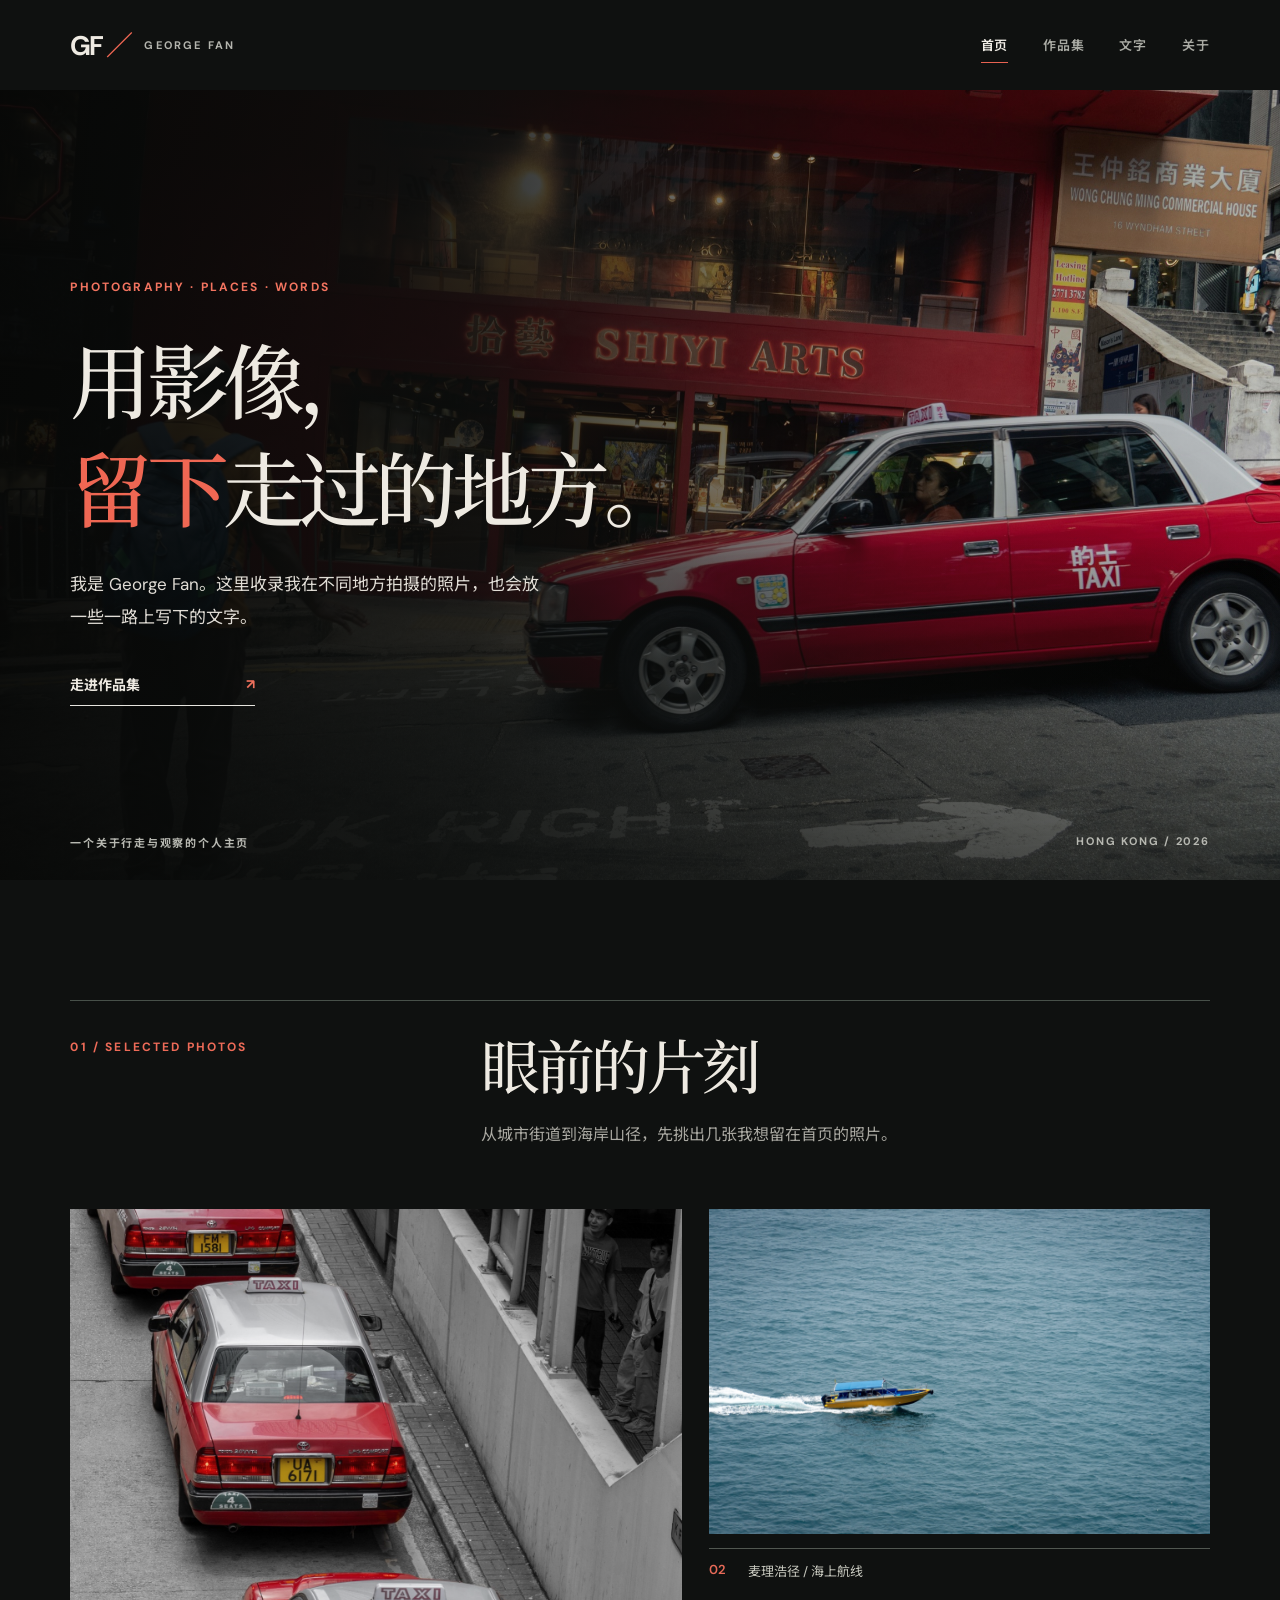
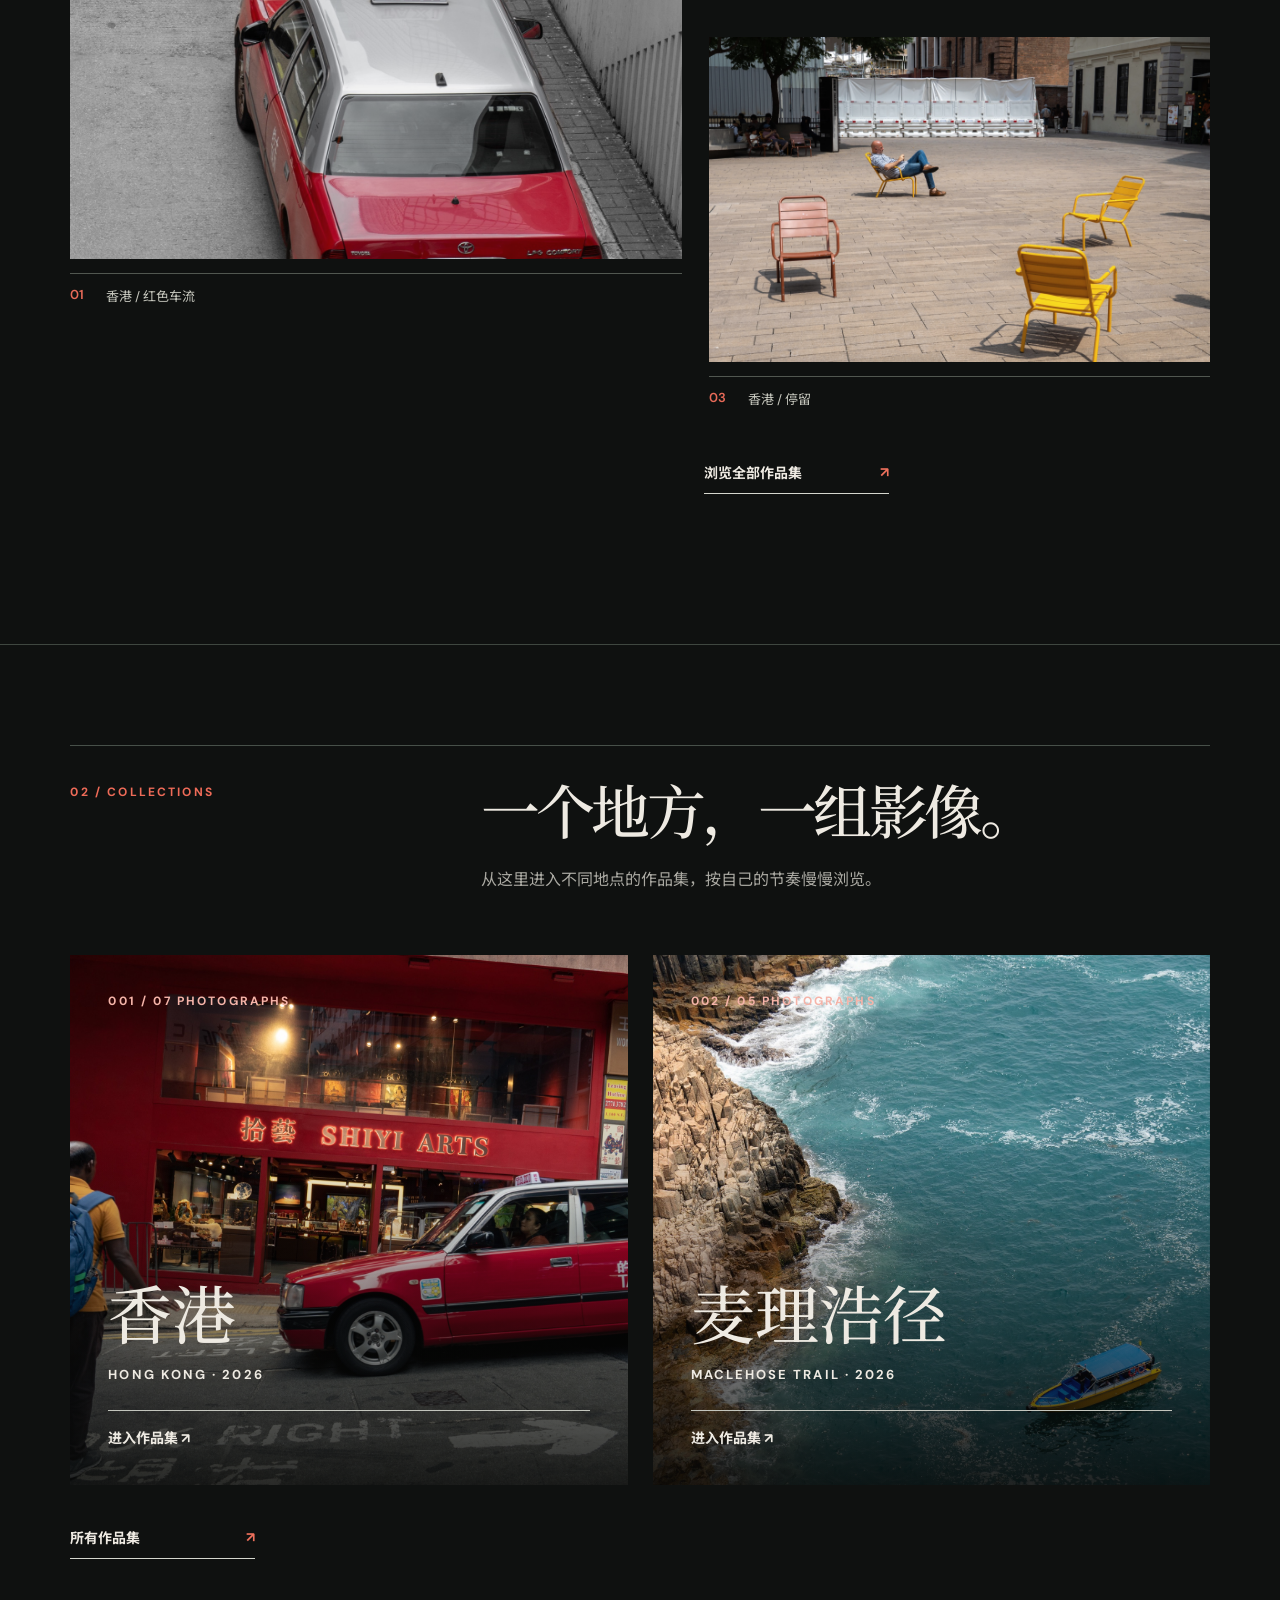
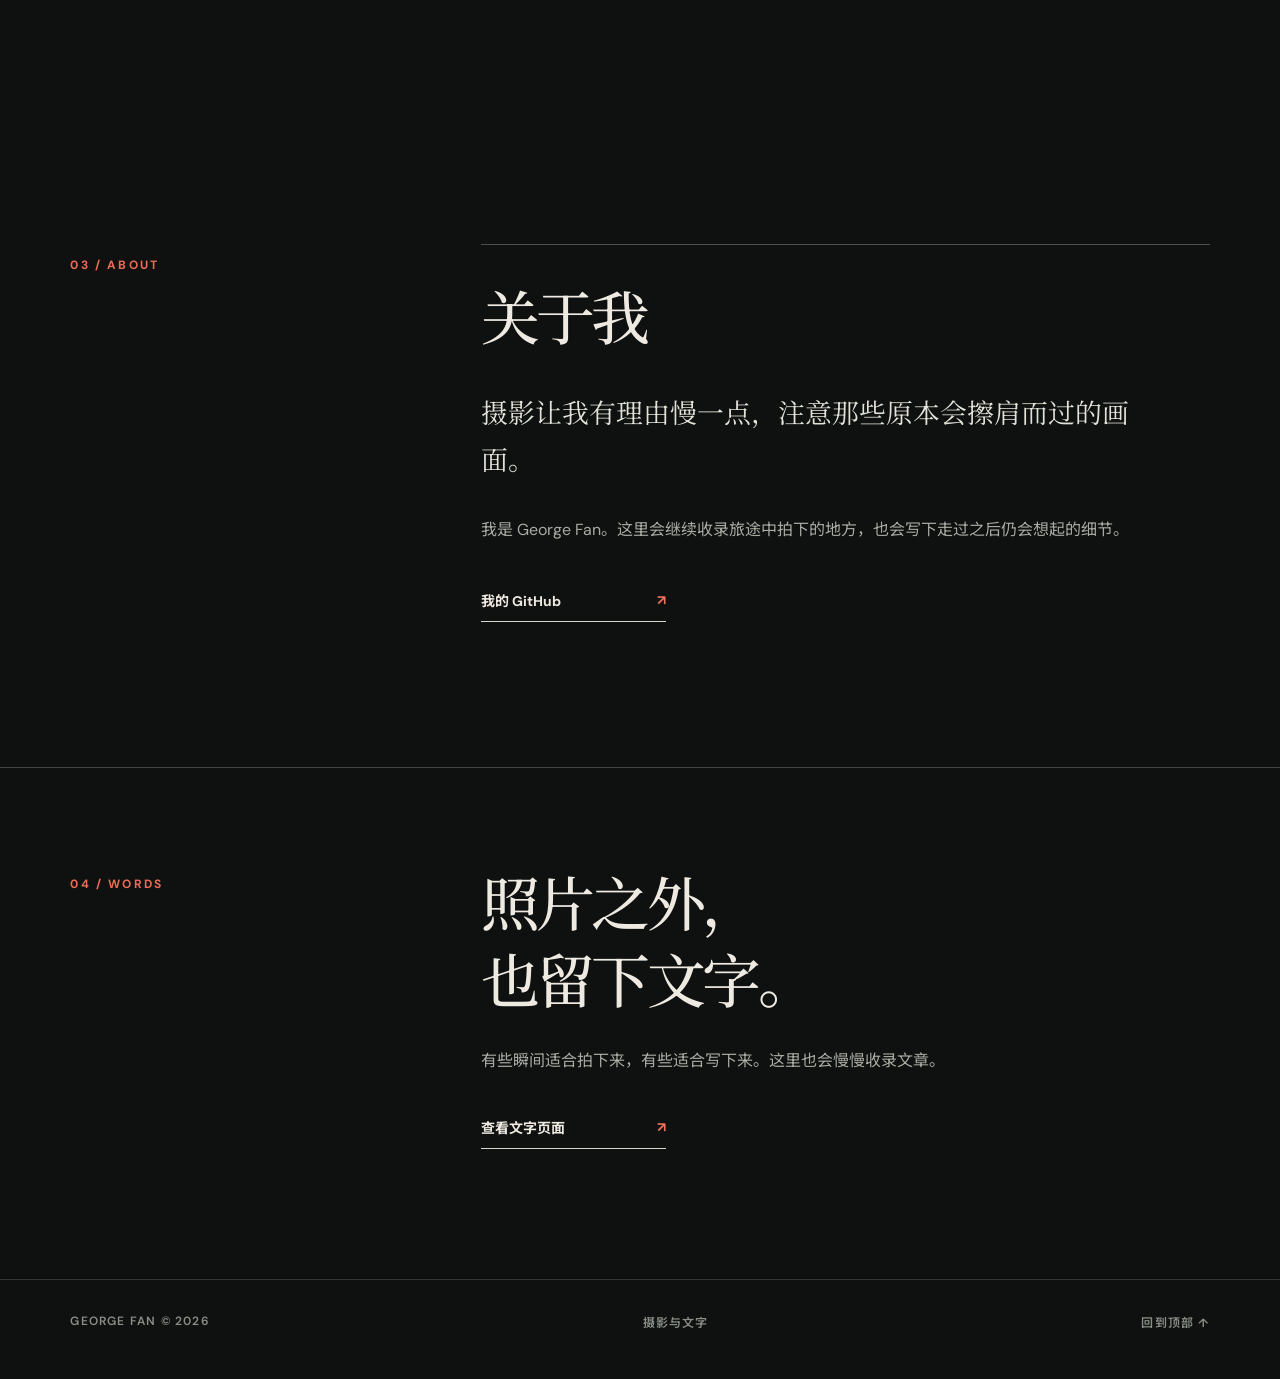
==== index.html @ eeb17a65 "Publish complete George Fan photography portfolio" ====
<!doctype html>
<html lang="zh-CN">
<head>
  <meta charset="utf-8"><meta name="viewport" content="width=device-width, initial-scale=1">
  <meta name="description" content="George Fan 的摄影与文字。收录旅途中拍摄的照片和写下的片刻。">
  <meta name="theme-color" content="#0f1110">
  <title>George Fan — 摄影与文字</title>
  <link rel="icon" href="favicon.svg" type="image/svg+xml"><link rel="stylesheet" href="styles.css">
</head>
<body>
  <header class="site-header"><a class="site-brand" href="index.html" aria-label="George Fan 首页">GF<span>／</span><small>GEORGE FAN</small></a><nav aria-label="主导航"><a class="current" aria-current="page" href="index.html">首页</a><a href="collections.html">作品集</a><a href="writing.html">文字</a><a href="#about">关于</a></nav></header>
  <main>
    <section class="home-hero" id="top">
      <img class="home-hero-image" src="20260428-DSC06866.jpg" alt="红色出租车驶过香港街头" width="2200" height="1467" fetchpriority="high">
      <div class="home-hero-scrim"></div>
      <div class="home-hero-inner"><span class="eyebrow accent">PHOTOGRAPHY · PLACES · WORDS</span><h1>用影像，<br><em>留下</em>走过的地方。</h1><p>我是 George Fan。这里收录我在不同地方拍摄的照片，也会放一些一路上写下的文字。</p><a class="line-link light" href="collections.html">走进作品集 <span aria-hidden="true">↗</span></a></div>
      <div class="hero-bottom"><span>一个关于行走与观察的个人主页</span><span>HONG KONG / 2026</span></div>
    </section>
    <section class="section featured-section" id="featured"><div class="section-top"><span class="section-index">01 / SELECTED PHOTOS</span><div><h2>眼前的片刻</h2><p>从城市街道到海岸山径，先挑出几张我想留在首页的照片。</p></div></div><div class="featured-grid"><a class="featured-photo featured-one" href="hong-kong.html"><img src="20260427-DSC06770.jpg" alt="俯瞰香港街道上的红色出租车" loading="lazy"><span><b>01</b> 香港 / 红色车流</span></a><a class="featured-photo featured-two" href="maclehose-trail.html"><img src="20260418-DSC06754.jpg" alt="小船行驶在蓝色海面上" loading="lazy"><span><b>02</b> 麦理浩径 / 海上航线</span></a><a class="featured-photo featured-three" href="hong-kong.html"><img src="20260428-DSC06838.jpg" alt="广场上的彩色椅子与坐着的人" loading="lazy"><span><b>03</b> 香港 / 停留</span></a></div><a class="line-link" href="collections.html">浏览全部作品集 <span aria-hidden="true">↗</span></a></section>
    <section class="section home-collections"><div class="section-top"><span class="section-index">02 / COLLECTIONS</span><div><h2>一个地方，一组影像。</h2><p>从这里进入不同地点的作品集，按自己的节奏慢慢浏览。</p></div></div><div class="home-collection-grid"><a class="collection-card" href="hong-kong.html"><img src="20260428-DSC06866.jpg" alt="香港街头驶过的红色出租车" loading="lazy"><span class="collection-card-shade"></span><span class="collection-card-count">001 / 07 PHOTOGRAPHS</span><span class="collection-card-title">香港 <small>HONG KONG · 2026</small></span><span class="collection-card-action">进入作品集 ↗</span></a><a class="collection-card" href="maclehose-trail.html"><img src="20260418-DSC06746.jpg" alt="麦理浩径附近的海面、岩岸与小船" loading="lazy"><span class="collection-card-shade"></span><span class="collection-card-count">002 / 05 PHOTOGRAPHS</span><span class="collection-card-title">麦理浩径 <small>MACLEHOSE TRAIL · 2026</small></span><span class="collection-card-action">进入作品集 ↗</span></a></div><a class="line-link" href="collections.html">所有作品集 <span aria-hidden="true">↗</span></a></section>
    <section class="section about-section" id="about"><span class="section-index">03 / ABOUT</span><div><h2>关于我</h2><p class="about-lead">摄影让我有理由慢一点，注意那些原本会擦肩而过的画面。</p><p>我是 George Fan。这里会继续收录旅途中拍下的地方，也会写下走过之后仍会想起的细节。</p><a class="line-link" href="https://github.com/FanG0D" target="_blank" rel="noopener noreferrer">我的 GitHub <span aria-hidden="true">↗</span></a></div></section>
    <section class="section words-teaser"><span class="section-index">04 / WORDS</span><div><h2>照片之外，<br>也留下文字。</h2><p>有些瞬间适合拍下来，有些适合写下来。这里也会慢慢收录文章。</p><a class="line-link" href="writing.html">查看文字页面 <span aria-hidden="true">↗</span></a></div></section>
  </main>
  <footer class="site-footer"><span>GEORGE FAN © 2026</span><span>摄影与文字</span><a href="#top">回到顶部 ↑</a></footer>
</body>
</html>
---- styles.css ----
@import url('https://fonts.googleapis.com/css2?family=DM+Sans:wght@400;500;600;700&family=Noto+Sans+SC:wght@400;500;600;700&family=Noto+Serif+SC:wght@400;500;600;700&display=swap');
:root{font-family:'DM Sans','Noto Sans SC',sans-serif;color:#eeeae2;background:#0f1110;font-synthesis:none;scroll-behavior:smooth}
*{box-sizing:border-box}body{margin:0}img{display:block;width:100%}a{color:inherit;text-decoration:none}button{font:inherit}figure{margin:0}h1,h2,h3,p{margin-top:0}::selection{background:#ec6a56;color:#111}a:focus-visible,button:focus-visible{outline:3px solid #f07862;outline-offset:4px}
.site-header{height:90px;max-width:1600px;margin:auto;padding:0 5.5%;display:flex;align-items:center;justify-content:space-between;position:relative;z-index:2;background:#0f1110}.site-brand{display:flex;align-items:center;font-weight:700;font-size:27px;letter-spacing:-.1em;line-height:1}.site-brand>span{color:#f26855;margin:0 14px 0 5px}.site-brand small{font-size:11px;letter-spacing:.2em;font-weight:700;color:#b4b5ae}.site-header nav{display:flex;gap:35px;align-items:center;font-size:13px;font-weight:600;letter-spacing:.06em}.site-header nav a{color:#a9aaa3;border-bottom:1px solid transparent;padding:8px 0}.site-header nav a:hover,.site-header nav a.current{color:#f1eee7;border-color:#e76251}.site-footer{max-width:1600px;margin:auto;display:flex;justify-content:space-between;gap:20px;padding:33px 5.5% 48px;border-top:1px solid #303632;color:#898e87;font-size:12px;letter-spacing:.1em;font-weight:600}.site-footer a:hover{color:#f36d59}
.eyebrow,.section-index{font-size:12px;font-weight:700;letter-spacing:.18em}.accent{color:#f37460}.line-link{display:inline-flex;align-items:center;justify-content:space-between;gap:34px;font-size:14px;font-weight:700;border-bottom:1px solid #d5d7ce;padding-bottom:11px;min-width:185px}.line-link span{color:#ee705c}.line-link:hover{color:#f57b67;border-color:#f57b67}.line-link.light{border-color:#e7e5df}.solid-link{background:#e86752;color:#151614;padding:16px 21px;display:inline-flex;align-items:center;justify-content:space-between;gap:26px;font-size:14px;font-weight:700}.solid-link:hover{background:#f78068}.solid-link span{font-size:17px}
.home-hero{height:min(790px,calc(100vh - 90px));min-height:650px;position:relative;overflow:hidden}.home-hero-image{position:absolute;inset:0;width:100%;height:100%;object-fit:cover;object-position:center 57%}.home-hero-scrim{position:absolute;inset:0;background:linear-gradient(90deg,#070807f2 0%,#0c0e0ddb 37%,#0c0e0d55 73%,#0c0e0d22 100%),linear-gradient(0deg,#090b09aa,transparent 44%)}.home-hero-inner{position:relative;z-index:1;max-width:1600px;margin:auto;padding:105px 5.5% 90px;height:100%;display:flex;align-items:flex-start;justify-content:center;flex-direction:column}.home-hero h1{font-family:'Noto Serif SC',serif;font-size:clamp(64px,6.4vw,105px);font-weight:500;line-height:1.32;letter-spacing:-.07em;margin:29px 0 28px}.home-hero h1 em{color:#ef6753;font-style:normal}.home-hero-inner>p{max-width:470px;font-size:17px;line-height:1.95;color:#e1ddd6;margin-bottom:40px}.hero-bottom{position:absolute;z-index:1;bottom:30px;left:5.5%;right:5.5%;display:flex;justify-content:space-between;color:#b7b8b1;font-size:11px;letter-spacing:.16em;font-weight:700}
.section{max-width:1600px;margin:auto;padding-left:5.5%;padding-right:5.5%}.featured-section{padding-top:120px;padding-bottom:150px}.section-top{display:grid;grid-template-columns:1fr 2fr;gap:4%;border-top:1px solid #475049;padding-top:25px;margin-bottom:60px}.section-index{color:#ee6b58;margin-top:13px}.section-top h2,.about-section h2,.words-teaser h2{font-family:'Noto Serif SC',serif;font-size:clamp(46px,4.6vw,76px);line-height:1.3;font-weight:500;letter-spacing:-.06em;margin:0 0 18px}.section-top p{color:#aaa9a2;line-height:1.8;font-size:16px;margin:0}.featured-grid{display:grid;grid-template-columns:1.1fr .9fr;gap:27px;align-items:start;margin-bottom:54px}.featured-photo{display:block}.featured-photo img{object-fit:cover;filter:saturate(.85);transition:filter .25s,transform .4s}.featured-photo:hover img{filter:saturate(1);transform:scale(1.025)}.featured-photo img{overflow:hidden}.featured-one{grid-row:span 2}.featured-one img{height:650px;object-position:center 52%}.featured-two img{height:325px}.featured-three{margin-top:30px}.featured-three img{height:325px}.featured-photo span{display:flex;gap:22px;border-top:1px solid #515750;padding-top:12px;margin-top:14px;font-size:13px;color:#c6c7bd}.featured-photo b{color:#e76a58;font-weight:600}.featured-section>.line-link{margin-left:calc(55% + 7px)}
.collection-feature{max-width:1600px;margin:0 auto 0;display:grid;grid-template-columns:1.04fr .96fr;background:#1b201d;min-height:650px}.collection-feature-image{min-height:650px;overflow:hidden}.collection-feature-image img{height:100%;object-fit:cover;object-position:center}.collection-feature-copy{padding:80px 10% 75px;display:flex;flex-direction:column;justify-content:center}.collection-feature h2{font-family:'Noto Serif SC',serif;font-size:clamp(44px,4vw,67px);line-height:1.4;letter-spacing:-.06em;font-weight:500;margin:35px 0 25px}.collection-feature p{max-width:450px;color:#adafa7;font-size:16px;line-height:1.95;margin:0 0 55px}.collection-links{display:flex;align-items:center;gap:30px;flex-wrap:wrap}.collection-links .line-link{min-width:150px}
.about-section{padding-top:145px;padding-bottom:145px;display:grid;grid-template-columns:1fr 2fr;gap:4%}.about-section>div{border-top:1px solid #475049;padding-top:32px}.about-section h2{margin-bottom:35px}.about-section p{color:#a9aba3;font-size:16px;line-height:2;max-width:680px}.about-section .about-lead{font-family:'Noto Serif SC',serif;color:#e2e2d9;font-size:clamp(23px,2.1vw,34px);line-height:1.75;margin-bottom:32px}.about-section .line-link{margin-top:28px}.words-teaser{padding-top:95px;padding-bottom:130px;border-top:1px solid #3f4740;display:grid;grid-template-columns:1fr 2fr;gap:4%}.words-teaser h2{margin-bottom:30px}.words-teaser p{font-size:16px;color:#a9aba3;line-height:1.9;max-width:590px;margin-bottom:40px}
.inner-main{max-width:1600px;margin:auto;min-height:calc(100vh - 190px)}.page-intro{padding:100px 5.5% 100px}.page-intro h1{font-family:'Noto Serif SC',serif;font-size:clamp(66px,7vw,112px);font-weight:500;line-height:1.28;letter-spacing:-.07em;margin:25px 0 22px}.page-intro h1 em{font-style:normal;color:#ed6754}.page-intro p{font-size:17px;line-height:1.85;color:#a9aca4;max-width:580px;margin:0}.collection-list{padding:0 5.5% 150px;display:grid;grid-template-columns:1fr 1fr;gap:25px}.collection-card{position:relative;overflow:hidden;min-height:580px;display:flex;flex-direction:column;justify-content:flex-end;padding:38px}.collection-card img{position:absolute;inset:0;height:100%;object-fit:cover;object-position:center;transition:transform .5s}.collection-card:hover img{transform:scale(1.035)}.collection-card-shade{position:absolute;inset:0;background:linear-gradient(0deg,#080908d9,transparent 65%)}.collection-card-count,.collection-card-title,.collection-card-action{position:relative;z-index:1}.collection-card-count{margin-bottom:auto;color:#f5b4a9;font-size:12px;letter-spacing:.18em;font-weight:700}.collection-card-title{font-family:'Noto Serif SC',serif;font-size:clamp(54px,5vw,82px);line-height:1.2;font-weight:500}.collection-card-title small{display:block;font-family:'DM Sans',sans-serif;font-size:13px;letter-spacing:.16em;font-weight:700;margin:17px 0 27px}.collection-card-action{font-size:14px;font-weight:700;border-top:1px solid #c3c5bd;padding-top:16px}.coming-card{min-height:580px;border:1px solid #404841;background:#171b18;padding:37px;display:flex;flex-direction:column}.coming-card>span:first-child{font-family:'Noto Serif SC',serif;font-size:32px}.coming-card p{margin:auto 0 25px;color:#9da29b;line-height:1.9;font-size:15px}.coming-mark{font-size:26px;color:#e76a55}
.detail-hero{max-width:1600px;margin:auto;padding:70px 5.5% 130px;display:grid;grid-template-columns:.72fr 1.28fr;gap:7%;min-height:750px}.detail-hero-copy{display:flex;align-items:flex-start;flex-direction:column}.breadcrumb{color:#a8aaa2;font-size:13px;letter-spacing:.03em;margin-bottom:auto}.breadcrumb:hover{color:#f27460}.detail-hero h1{font-family:'Noto Serif SC',serif;font-size:clamp(65px,7vw,110px);line-height:1.2;letter-spacing:-.08em;font-weight:500;margin:35px 0}.detail-hero h1 span{display:block;color:#df6453;font-family:Georgia,'Times New Roman',serif;font-size:clamp(40px,4vw,65px);line-height:1.05;letter-spacing:-.04em;margin-top:20px}.detail-hero-copy>p{color:#b7b8af;font-size:17px;line-height:2;max-width:440px;margin-bottom:55px}.detail-meta{display:flex;gap:27px;color:#8c9189;font-size:11px;letter-spacing:.15em;font-weight:700}.detail-hero-image img{display:block;width:auto;max-width:100%;height:auto;max-height:820px;margin:auto;object-fit:contain}.detail-hero-image figcaption{border-top:1px solid #4c544c;margin-top:14px;padding-top:10px;color:#a7aaa0;font-size:12px;letter-spacing:.1em}.gallery-section{max-width:1600px;margin:auto;padding:0 5.5% 130px}.gallery-heading{border-top:1px solid #465047;display:flex;justify-content:space-between;padding:18px 0 40px;color:#acb0a7;font-size:12px;letter-spacing:.13em;font-weight:700}.gallery-heading span:first-child{color:#eb725f}.photo-gallery{display:grid;grid-template-columns:1fr 1fr;gap:60px 28px;align-items:start}.gallery-item{min-width:0}.gallery-item.gallery-full{grid-column:1/-1}.photo-button{width:100%;display:block;border:0;background:none;padding:0;cursor:zoom-in;overflow:hidden}.photo-button img{display:block;width:auto;max-width:100%;height:auto;max-height:85vh;margin:auto;object-fit:contain;transition:filter .35s}.photo-button:hover img{filter:brightness(1.08)}.gallery-item figcaption{border-top:1px solid #4b534c;margin-top:12px;padding-top:12px;color:#bcc0b6;font-size:13px}.gallery-item figcaption b{color:#ef715e;font-weight:600;margin-right:22px}.end-navigation{max-width:1600px;margin:auto;padding:50px 5.5% 150px;display:flex;align-items:center;justify-content:space-between;gap:25px;border-top:1px solid #414a42}.end-navigation>span{font-size:12px;color:#888e87;letter-spacing:.14em;font-weight:700}
.photo-dialog{border:0;background:#101311;color:#f0eee8;padding:58px 80px 45px;max-width:min(94vw,1300px);max-height:95vh;overflow:hidden;box-shadow:0 30px 90px #000a}.photo-dialog::backdrop{background:#050605e8}.photo-dialog img{width:auto;max-width:100%;max-height:calc(95vh - 130px);margin:auto;object-fit:contain}.photo-dialog p{text-align:center;font-size:13px;letter-spacing:.1em;color:#b7bbb2;margin:18px 0 0}.photo-dialog button{position:absolute;border:0;background:#2b312dc9;color:white;cursor:pointer;width:43px;height:43px;font-size:19px;display:grid;place-items:center}.dialog-close{right:15px;top:15px}.dialog-prev{left:20px;top:50%}.dialog-next{right:20px;top:50%}
.writing-main .page-intro{padding-bottom:90px}.writing-empty{margin:0 5.5% 160px;padding:75px 6%;border-top:1px solid #49534a;background:#1a201c;max-width:1000px}.writing-empty>span{font-size:12px;color:#ed725f;letter-spacing:.16em;font-weight:700}.writing-empty h2{font-family:'Noto Serif SC',serif;font-size:clamp(40px,4vw,65px);line-height:1.4;font-weight:500;letter-spacing:-.05em;margin:30px 0}.writing-empty p{max-width:620px;color:#abb0a7;font-size:16px;line-height:1.9;margin-bottom:40px}
@media(max-width:950px){.featured-one img{height:540px}.featured-two img,.featured-three img{height:255px}.collection-feature{min-height:520px}.collection-feature-image{min-height:520px}.collection-feature-copy{padding:60px 8%}.detail-hero{min-height:0}.collection-list{grid-template-columns:1.25fr .75fr}}
@media(max-width:750px){.site-header{height:74px;padding:0 5%}.site-brand{font-size:22px}.site-brand>span{margin:0 8px 0 3px}.site-brand small{font-size:9px}.site-header nav{gap:14px;font-size:12px}.site-header nav a{white-space:nowrap}.site-footer{padding:27px 5% 38px;gap:10px;flex-wrap:wrap;font-size:11px}.site-footer span:nth-child(2){display:none}.home-hero{height:720px;min-height:0}.home-hero-image{object-position:55% center}.home-hero-scrim{background:linear-gradient(90deg,#070807d9,#0c0e0d77),linear-gradient(0deg,#090b09c7,transparent 55%)}.home-hero-inner{padding:70px 6% 95px}.home-hero h1{font-size:clamp(51px,11vw,80px);margin:30px 0 26px}.home-hero-inner>p{font-size:16px;max-width:420px;margin-bottom:34px}.hero-bottom{left:6%;right:6%;font-size:10px}.hero-bottom span:first-child{display:none}.section{padding-left:6%;padding-right:6%}.featured-section{padding-top:85px;padding-bottom:95px}.section-top{display:block;margin-bottom:38px}.section-index{display:block;margin-bottom:23px}.section-top h2,.about-section h2,.words-teaser h2{font-size:clamp(40px,8.5vw,60px)}.featured-grid{display:block;margin-bottom:20px}.featured-photo{margin-bottom:35px}.featured-one img{height:auto;aspect-ratio:4/5}.featured-two img,.featured-three img{height:auto;aspect-ratio:4/3}.featured-three{margin-top:0}.featured-section>.line-link{margin-left:0}.collection-feature{display:block}.collection-feature-image{min-height:0}.collection-feature-image img{height:auto;aspect-ratio:4/3}.collection-feature-copy{padding:65px 6% 70px}.collection-feature h2{font-size:clamp(40px,8.6vw,61px)}.collection-feature p{margin-bottom:40px}.collection-links{gap:30px}.about-section{display:block;padding-top:85px;padding-bottom:90px}.about-section>div{padding-top:28px}.about-section .about-lead{font-size:24px}.words-teaser{display:block;padding-top:80px;padding-bottom:90px}.words-teaser h2{margin:0 0 25px}.page-intro{padding:75px 6% 70px}.page-intro h1{font-size:clamp(56px,12vw,82px)}.page-intro p{font-size:16px}.collection-list{display:block;padding:0 6% 100px}.collection-card{min-height:500px;padding:25px}.collection-card-title{font-size:58px}.coming-card{min-height:260px;margin-top:20px;padding:25px}.coming-card p{margin:30px 0 20px}.detail-hero{display:block;padding:34px 6% 75px}.detail-hero-copy .breadcrumb{margin-bottom:80px}.detail-hero h1{font-size:clamp(64px,13vw,90px);margin:24px 0}.detail-hero h1 span{font-size:clamp(38px,8vw,58px)}.detail-hero-copy>p{margin-bottom:28px}.detail-meta{margin-bottom:40px}.gallery-section{padding:0 6% 90px}.gallery-heading{padding-bottom:25px;font-size:11px}.photo-gallery{display:block}.gallery-item{margin-bottom:40px}.end-navigation{padding:45px 6% 90px;display:block}.end-navigation .solid-link{margin-top:25px}.photo-dialog{padding:55px 15px 35px;max-width:97vw}.photo-dialog img{max-height:calc(95vh - 110px)}.dialog-prev{left:4px}.dialog-next{right:4px}.writing-main .page-intro{padding-bottom:70px}.writing-empty{margin:0 6% 100px;padding:50px 6%}.writing-empty h2{font-size:40px}}
@media(max-width:390px){.site-brand small{display:none}.site-header nav{gap:12px}.site-header nav a{font-size:11px}.home-hero h1{font-size:49px}}
@media(prefers-reduced-motion:reduce){:root{scroll-behavior:auto}.featured-photo img,.collection-card img,.photo-button img{transition:none}}

.home-collections{padding-top:100px;padding-bottom:140px;border-top:1px solid #3f4740}.home-collection-grid{display:grid;grid-template-columns:1fr 1fr;gap:25px;margin-bottom:42px}.home-collection-grid .collection-card{min-height:530px}.end-navigation>div{display:flex;align-items:center;gap:28px}.trail-detail h1 span{font-size:clamp(34px,3.2vw,54px)}
@media(max-width:750px){.home-collections{padding-top:80px;padding-bottom:90px}.home-collection-grid{display:block}.home-collection-grid .collection-card{min-height:470px;margin-bottom:20px}.end-navigation>div{display:flex;flex-direction:column;align-items:flex-start;gap:20px}.end-navigation .solid-link{margin-top:0}.trail-detail h1 span{font-size:clamp(25px,7.1vw,38px)}}

@media(max-width:750px){.home-hero h1{font-size:clamp(37px,10.6vw,72px)}}
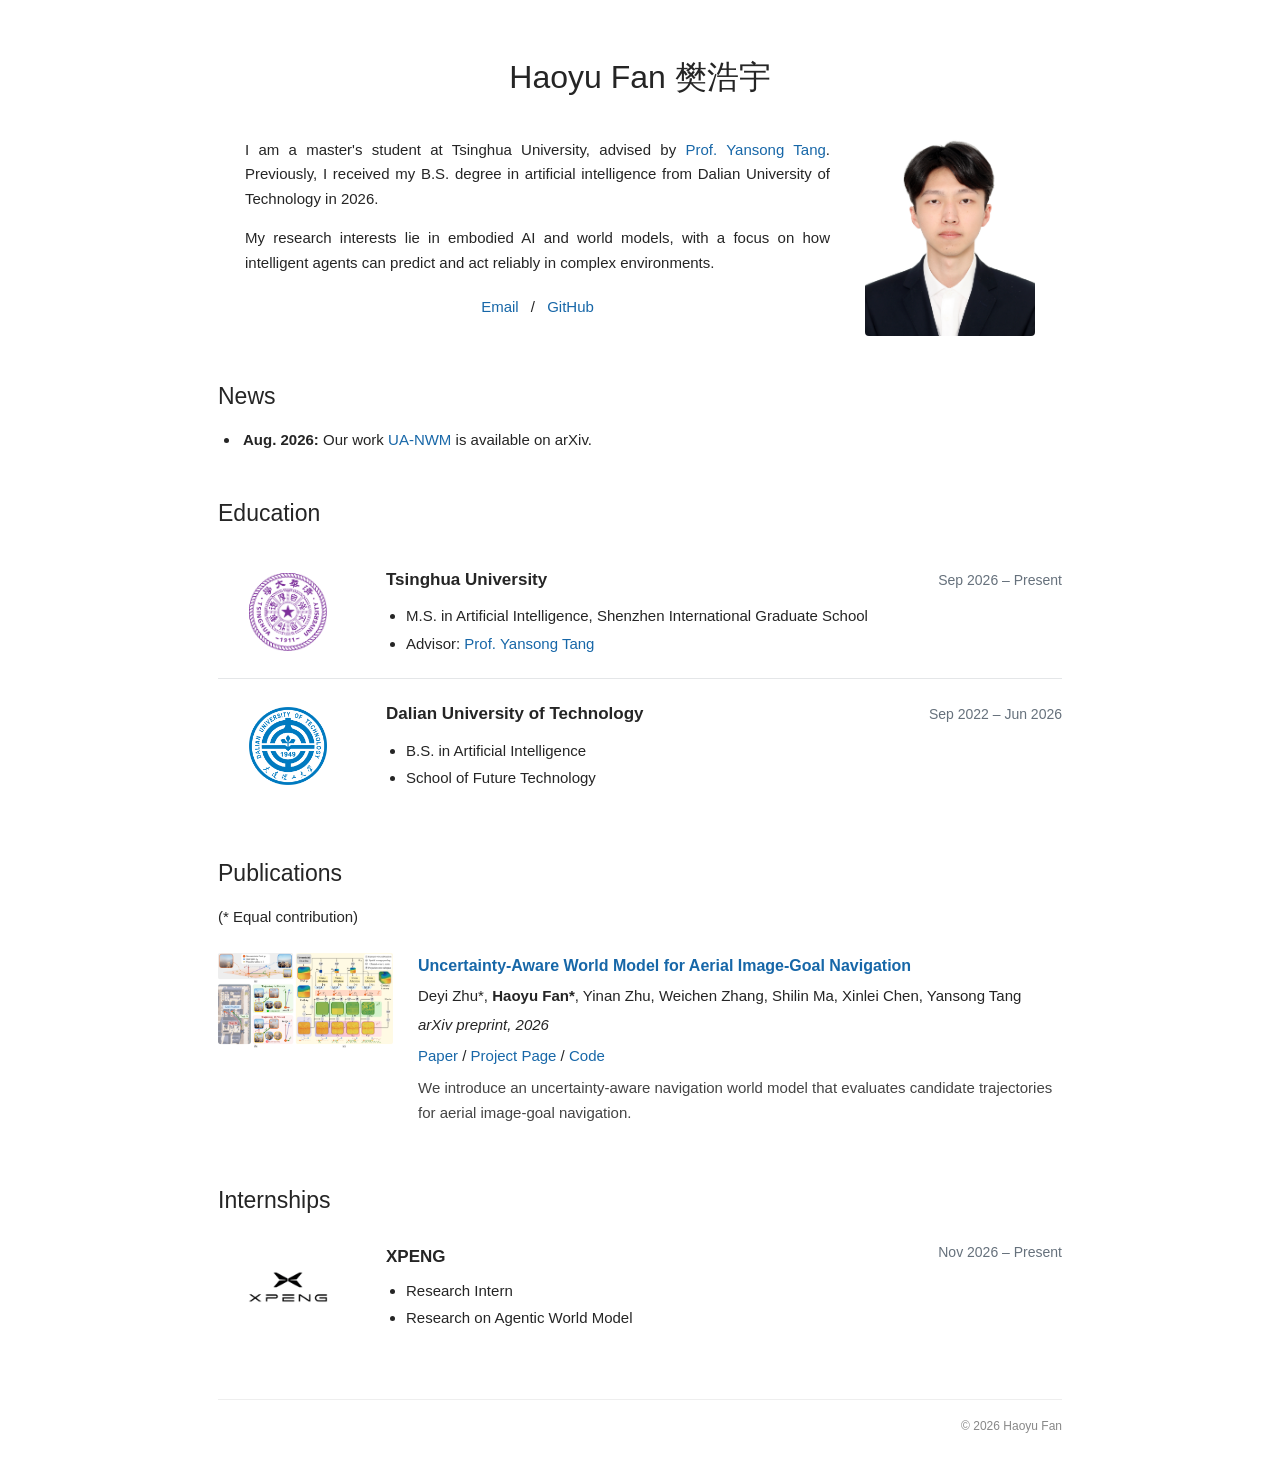
==== commit 26cb3abe: "Publish academic homepage" ====
--- a/index.html
+++ b/index.html
@@ -1,26 +1,28 @@
 <!doctype html>
-<html lang="zh-CN">
+<html lang="en">
 <head>
-  <meta charset="utf-8"><meta name="viewport" content="width=device-width, initial-scale=1">
-  <meta name="description" content="George Fan 的摄影与文字。收录旅途中拍摄的照片和写下的片刻。">
-  <meta name="theme-color" content="#0f1110">
-  <title>George Fan — 摄影与文字</title>
-  <link rel="icon" href="favicon.svg" type="image/svg+xml"><link rel="stylesheet" href="styles.css">
+<meta charset="utf-8"><meta name="viewport" content="width=device-width, initial-scale=1">
+<meta name="description" content="Haoyu Fan's academic homepage: embodied AI and world models.">
+<title>Haoyu Fan</title>
+<style>
+*{box-sizing:border-box}body{margin:0;background:#fff;color:#252525;font-family:Arial,Helvetica,sans-serif;font-size:15px;line-height:1.65}main{max-width:900px;margin:0 auto;padding:58px 28px 35px}a{color:#1767a8;text-decoration:none}a:hover{text-decoration:underline}h1{font-size:32px;line-height:1.2;font-weight:500;margin:0 0 25px;text-align:center}h2{font-size:23px;line-height:1.3;font-weight:500;margin:46px 0 16px}p{margin:0 0 14px}.intro{max-width:790px;margin:auto}.intro-content{display:grid;grid-template-columns:1fr 170px;gap:35px;align-items:center}.portrait{width:170px;height:215px;object-fit:cover;object-position:center 32%;border-radius:4px}.publication img{width:175px;height:auto;display:block}.intro p{text-align:justify}.links{text-align:center;margin-top:20px}.links a{margin:0 8px}.news{padding-left:22px;margin:0}.news li{padding-left:3px}.publication{display:grid;grid-template-columns:175px 1fr;gap:25px;align-items:start;margin-top:23px}.thumbnail{height:118px;background:#f1f5f6;display:flex;align-items:center;justify-content:center;color:#628195;font-size:21px;letter-spacing:.04em;border:1px solid #e3e9ec}.pub-title{font-size:16px;font-weight:700;color:#1767a8}.authors{margin-top:5px}.venue{font-style:italic;margin-top:4px}.pub-links{margin-top:6px}.description{margin-top:8px;color:#444}.entry{display:grid;grid-template-columns:140px 1fr;gap:28px;align-items:center;margin:25px 0 32px}.entry-logo{width:110px;height:110px;object-fit:contain;justify-self:center}.entry-logo.company{width:130px;height:80px}.entry-date{color:#66717c;font-size:14px}.entry-title{font-size:17px;font-weight:700;margin:2px 0}.entry-details{margin:0}.entry-top{display:flex;justify-content:space-between;gap:15px;flex-wrap:wrap}.entry ul{padding-left:20px;margin:6px 0 0}.entry li{margin:3px 0}.education .entry{padding:19px 0;margin:0;grid-template-columns:140px 1fr}.education .entry + .entry{border-top:1px solid #e4e6e8}.education .entry-logo{width:78px;height:78px}.education .entry-top{align-items:baseline}.education .entry ul{margin-top:8px}@media(max-width:600px){.education .entry{grid-template-columns:72px 1fr}.education .entry-logo{width:58px;height:58px}}footer{border-top:1px solid #eee;margin-top:65px;padding-top:17px;text-align:right;color:#888;font-size:12px}@media(max-width:600px){.entry{grid-template-columns:72px 1fr;gap:17px}.entry-logo{width:68px;height:68px}.entry-logo.company{width:72px;height:58px}.intro-content{grid-template-columns:1fr}.portrait{grid-row:1;width:140px;height:175px;justify-self:center}main{padding:40px 22px}h1{font-size:29px}.publication{grid-template-columns:1fr;gap:13px}.thumbnail{width:175px;height:105px}.intro p{text-align:left}h2{margin-top:38px}}
+</style>
 </head>
-<body>
-  <header class="site-header"><a class="site-brand" href="index.html" aria-label="George Fan 首页">GF<span>／</span><small>GEORGE FAN</small></a><nav aria-label="主导航"><a class="current" aria-current="page" href="index.html">首页</a><a href="collections.html">作品集</a><a href="writing.html">文字</a><a href="#about">关于</a></nav></header>
-  <main>
-    <section class="home-hero" id="top">
-      <img class="home-hero-image" src="20260428-DSC06866.jpg" alt="红色出租车驶过香港街头" width="2200" height="1467" fetchpriority="high">
-      <div class="home-hero-scrim"></div>
-      <div class="home-hero-inner"><span class="eyebrow accent">PHOTOGRAPHY · PLACES · WORDS</span><h1>用影像，<br><em>留下</em>走过的地方。</h1><p>我是 George Fan。这里收录我在不同地方拍摄的照片，也会放一些一路上写下的文字。</p><a class="line-link light" href="collections.html">走进作品集 <span aria-hidden="true">↗</span></a></div>
-      <div class="hero-bottom"><span>一个关于行走与观察的个人主页</span><span>HONG KONG / 2026</span></div>
-    </section>
-    <section class="section featured-section" id="featured"><div class="section-top"><span class="section-index">01 / SELECTED PHOTOS</span><div><h2>眼前的片刻</h2><p>从城市街道到海岸山径，先挑出几张我想留在首页的照片。</p></div></div><div class="featured-grid"><a class="featured-photo featured-one" href="hong-kong.html"><img src="20260427-DSC06770.jpg" alt="俯瞰香港街道上的红色出租车" loading="lazy"><span><b>01</b> 香港 / 红色车流</span></a><a class="featured-photo featured-two" href="maclehose-trail.html"><img src="20260418-DSC06754.jpg" alt="小船行驶在蓝色海面上" loading="lazy"><span><b>02</b> 麦理浩径 / 海上航线</span></a><a class="featured-photo featured-three" href="hong-kong.html"><img src="20260428-DSC06838.jpg" alt="广场上的彩色椅子与坐着的人" loading="lazy"><span><b>03</b> 香港 / 停留</span></a></div><a class="line-link" href="collections.html">浏览全部作品集 <span aria-hidden="true">↗</span></a></section>
-    <section class="section home-collections"><div class="section-top"><span class="section-index">02 / COLLECTIONS</span><div><h2>一个地方，一组影像。</h2><p>从这里进入不同地点的作品集，按自己的节奏慢慢浏览。</p></div></div><div class="home-collection-grid"><a class="collection-card" href="hong-kong.html"><img src="20260428-DSC06866.jpg" alt="香港街头驶过的红色出租车" loading="lazy"><span class="collection-card-shade"></span><span class="collection-card-count">001 / 07 PHOTOGRAPHS</span><span class="collection-card-title">香港 <small>HONG KONG · 2026</small></span><span class="collection-card-action">进入作品集 ↗</span></a><a class="collection-card" href="maclehose-trail.html"><img src="20260418-DSC06746.jpg" alt="麦理浩径附近的海面、岩岸与小船" loading="lazy"><span class="collection-card-shade"></span><span class="collection-card-count">002 / 05 PHOTOGRAPHS</span><span class="collection-card-title">麦理浩径 <small>MACLEHOSE TRAIL · 2026</small></span><span class="collection-card-action">进入作品集 ↗</span></a></div><a class="line-link" href="collections.html">所有作品集 <span aria-hidden="true">↗</span></a></section>
-    <section class="section about-section" id="about"><span class="section-index">03 / ABOUT</span><div><h2>关于我</h2><p class="about-lead">摄影让我有理由慢一点，注意那些原本会擦肩而过的画面。</p><p>我是 George Fan。这里会继续收录旅途中拍下的地方，也会写下走过之后仍会想起的细节。</p><a class="line-link" href="https://github.com/FanG0D" target="_blank" rel="noopener noreferrer">我的 GitHub <span aria-hidden="true">↗</span></a></div></section>
-    <section class="section words-teaser"><span class="section-index">04 / WORDS</span><div><h2>照片之外，<br>也留下文字。</h2><p>有些瞬间适合拍下来，有些适合写下来。这里也会慢慢收录文章。</p><a class="line-link" href="writing.html">查看文字页面 <span aria-hidden="true">↗</span></a></div></section>
-  </main>
-  <footer class="site-footer"><span>GEORGE FAN © 2026</span><span>摄影与文字</span><a href="#top">回到顶部 ↑</a></footer>
-</body>
-</html>
+<body><main>
+<header class="intro">
+<h1>Haoyu Fan <span lang="zh">樊浩宇</span></h1>
+<div class="intro-content"><div><p>I am a master's student at Tsinghua University, advised by <a href="https://andytang15.github.io/">Prof. Yansong Tang</a>. Previously, I received my B.S. degree in artificial intelligence from Dalian University of Technology in 2026.</p>
+<p>My research interests lie in embodied AI and world models, with a focus on how intelligent agents can predict and act reliably in complex environments.</p>
+<div class="links"><a href="mailto:fhy20040811@163.com">Email</a> / <a href="https://github.com/FanG0D">GitHub</a></div></div><img class="portrait" src="profile.jpg" alt="Portrait of Haoyu Fan"></div>
+</header>
+<section><h2>News</h2><ul class="news"><li><strong>Aug. 2026:</strong> Our work <a href="https://duryi.github.io/UA-NWM-Project-Page/">UA-NWM</a> is available on arXiv.</li></ul></section>
+<section class="education"><h2>Education</h2>
+<article class="entry"><img class="entry-logo" src="tsinghua.png" alt="Tsinghua University emblem"><div><div class="entry-top"><div class="entry-title">Tsinghua University</div><div class="entry-date">Sep 2026 – Present</div></div><ul><li>M.S. in Artificial Intelligence, Shenzhen International Graduate School</li><li>Advisor: <a href="https://andytang15.github.io/">Prof. Yansong Tang</a></li></ul></div></article>
+<article class="entry"><img class="entry-logo" src="dut.png" alt="Dalian University of Technology emblem"><div><div class="entry-top"><div class="entry-title">Dalian University of Technology</div><div class="entry-date">Sep 2022 – Jun 2026</div></div><ul><li>B.S. in Artificial Intelligence</li><li>School of Future Technology</li></ul></div></article>
+</section>
+<section><h2>Publications</h2><p>(* Equal contribution)</p>
+<article class="publication"><img src="ua-nwm-figure3.png" alt="Figure 3 from UA-NWM, illustrating uncertainty-aware trajectory scoring and hierarchical error projection"><div><a class="pub-title" href="https://arxiv.org/abs/2608.05597">Uncertainty-Aware World Model for Aerial Image-Goal Navigation</a><div class="authors">Deyi Zhu*, <strong>Haoyu Fan*</strong>, Yinan Zhu, Weichen Zhang, Shilin Ma, Xinlei Chen, Yansong Tang</div><div class="venue">arXiv preprint, 2026</div><div class="pub-links"><a href="https://arxiv.org/abs/2608.05597">Paper</a> / <a href="https://duryi.github.io/UA-NWM-Project-Page/">Project Page</a> / <a href="https://github.com/DurYi/UA-NWM">Code</a></div><p class="description">We introduce an uncertainty-aware navigation world model that evaluates candidate trajectories for aerial image-goal navigation.</p></div></article>
+</section>
+<section><h2>Internships</h2><article class="entry"><img class="entry-logo company" src="xpeng.png" alt="XPENG logo"><div><div class="entry-top"><div class="entry-title">XPENG</div><div class="entry-date">Nov 2026 – Present</div></div><ul><li>Research Intern</li><li>Research on Agentic World Model</li></ul></div></article></section>
+<footer>© 2026 Haoyu Fan</footer>
+</main></body></html>
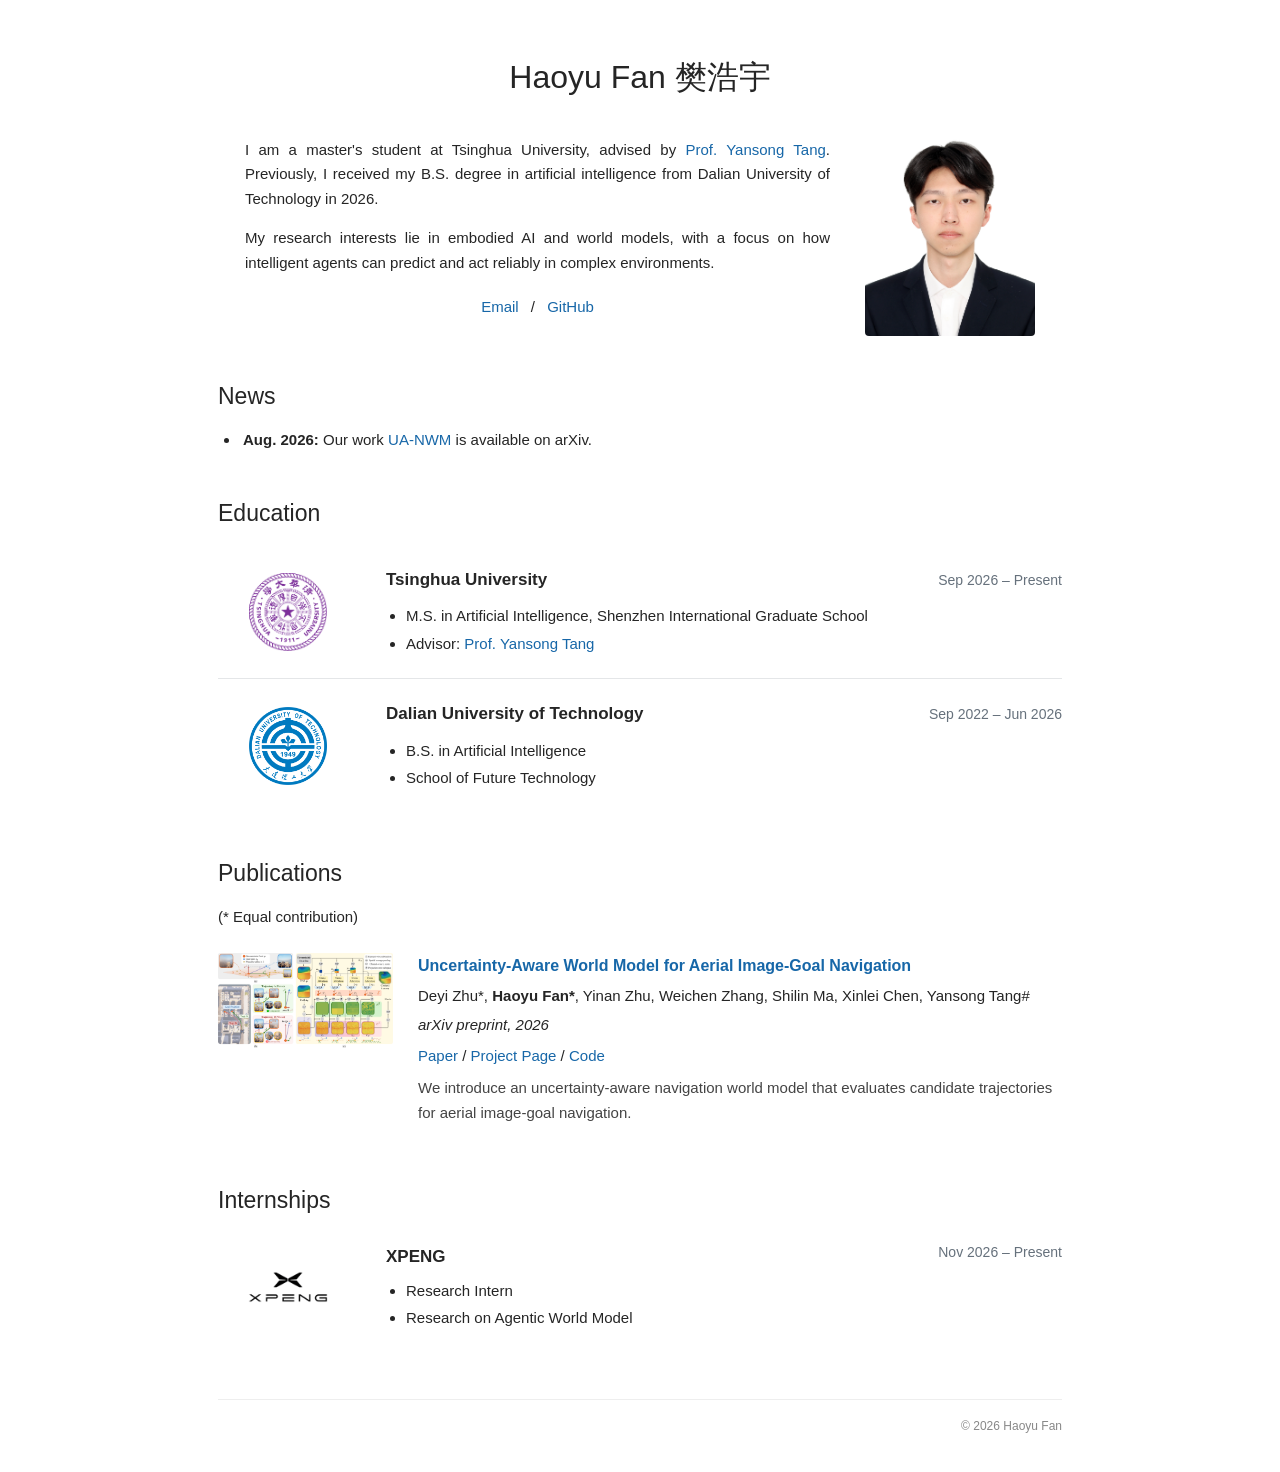
==== commit 4d8689fa: "Update author marker and favicon" ====
--- a/index.html
+++ b/index.html
@@ -4,6 +4,7 @@
 <meta charset="utf-8"><meta name="viewport" content="width=device-width, initial-scale=1">
 <meta name="description" content="Haoyu Fan's academic homepage: embodied AI and world models.">
 <title>Haoyu Fan</title>
+<link rel="icon" href="favicon.svg" type="image/svg+xml">
 <style>
 *{box-sizing:border-box}body{margin:0;background:#fff;color:#252525;font-family:Arial,Helvetica,sans-serif;font-size:15px;line-height:1.65}main{max-width:900px;margin:0 auto;padding:58px 28px 35px}a{color:#1767a8;text-decoration:none}a:hover{text-decoration:underline}h1{font-size:32px;line-height:1.2;font-weight:500;margin:0 0 25px;text-align:center}h2{font-size:23px;line-height:1.3;font-weight:500;margin:46px 0 16px}p{margin:0 0 14px}.intro{max-width:790px;margin:auto}.intro-content{display:grid;grid-template-columns:1fr 170px;gap:35px;align-items:center}.portrait{width:170px;height:215px;object-fit:cover;object-position:center 32%;border-radius:4px}.publication img{width:175px;height:auto;display:block}.intro p{text-align:justify}.links{text-align:center;margin-top:20px}.links a{margin:0 8px}.news{padding-left:22px;margin:0}.news li{padding-left:3px}.publication{display:grid;grid-template-columns:175px 1fr;gap:25px;align-items:start;margin-top:23px}.thumbnail{height:118px;background:#f1f5f6;display:flex;align-items:center;justify-content:center;color:#628195;font-size:21px;letter-spacing:.04em;border:1px solid #e3e9ec}.pub-title{font-size:16px;font-weight:700;color:#1767a8}.authors{margin-top:5px}.venue{font-style:italic;margin-top:4px}.pub-links{margin-top:6px}.description{margin-top:8px;color:#444}.entry{display:grid;grid-template-columns:140px 1fr;gap:28px;align-items:center;margin:25px 0 32px}.entry-logo{width:110px;height:110px;object-fit:contain;justify-self:center}.entry-logo.company{width:130px;height:80px}.entry-date{color:#66717c;font-size:14px}.entry-title{font-size:17px;font-weight:700;margin:2px 0}.entry-details{margin:0}.entry-top{display:flex;justify-content:space-between;gap:15px;flex-wrap:wrap}.entry ul{padding-left:20px;margin:6px 0 0}.entry li{margin:3px 0}.education .entry{padding:19px 0;margin:0;grid-template-columns:140px 1fr}.education .entry + .entry{border-top:1px solid #e4e6e8}.education .entry-logo{width:78px;height:78px}.education .entry-top{align-items:baseline}.education .entry ul{margin-top:8px}@media(max-width:600px){.education .entry{grid-template-columns:72px 1fr}.education .entry-logo{width:58px;height:58px}}footer{border-top:1px solid #eee;margin-top:65px;padding-top:17px;text-align:right;color:#888;font-size:12px}@media(max-width:600px){.entry{grid-template-columns:72px 1fr;gap:17px}.entry-logo{width:68px;height:68px}.entry-logo.company{width:72px;height:58px}.intro-content{grid-template-columns:1fr}.portrait{grid-row:1;width:140px;height:175px;justify-self:center}main{padding:40px 22px}h1{font-size:29px}.publication{grid-template-columns:1fr;gap:13px}.thumbnail{width:175px;height:105px}.intro p{text-align:left}h2{margin-top:38px}}
 </style>
@@ -21,7 +22,7 @@
 <article class="entry"><img class="entry-logo" src="dut.png" alt="Dalian University of Technology emblem"><div><div class="entry-top"><div class="entry-title">Dalian University of Technology</div><div class="entry-date">Sep 2022 – Jun 2026</div></div><ul><li>B.S. in Artificial Intelligence</li><li>School of Future Technology</li></ul></div></article>
 </section>
 <section><h2>Publications</h2><p>(* Equal contribution)</p>
-<article class="publication"><img src="ua-nwm-figure3.png" alt="Figure 3 from UA-NWM, illustrating uncertainty-aware trajectory scoring and hierarchical error projection"><div><a class="pub-title" href="https://arxiv.org/abs/2608.05597">Uncertainty-Aware World Model for Aerial Image-Goal Navigation</a><div class="authors">Deyi Zhu*, <strong>Haoyu Fan*</strong>, Yinan Zhu, Weichen Zhang, Shilin Ma, Xinlei Chen, Yansong Tang</div><div class="venue">arXiv preprint, 2026</div><div class="pub-links"><a href="https://arxiv.org/abs/2608.05597">Paper</a> / <a href="https://duryi.github.io/UA-NWM-Project-Page/">Project Page</a> / <a href="https://github.com/DurYi/UA-NWM">Code</a></div><p class="description">We introduce an uncertainty-aware navigation world model that evaluates candidate trajectories for aerial image-goal navigation.</p></div></article>
+<article class="publication"><img src="ua-nwm-figure3.png" alt="Figure 3 from UA-NWM, illustrating uncertainty-aware trajectory scoring and hierarchical error projection"><div><a class="pub-title" href="https://arxiv.org/abs/2608.05597">Uncertainty-Aware World Model for Aerial Image-Goal Navigation</a><div class="authors">Deyi Zhu*, <strong>Haoyu Fan*</strong>, Yinan Zhu, Weichen Zhang, Shilin Ma, Xinlei Chen, Yansong Tang#</div><div class="venue">arXiv preprint, 2026</div><div class="pub-links"><a href="https://arxiv.org/abs/2608.05597">Paper</a> / <a href="https://duryi.github.io/UA-NWM-Project-Page/">Project Page</a> / <a href="https://github.com/DurYi/UA-NWM">Code</a></div><p class="description">We introduce an uncertainty-aware navigation world model that evaluates candidate trajectories for aerial image-goal navigation.</p></div></article>
 </section>
 <section><h2>Internships</h2><article class="entry"><img class="entry-logo company" src="xpeng.png" alt="XPENG logo"><div><div class="entry-top"><div class="entry-title">XPENG</div><div class="entry-date">Nov 2026 – Present</div></div><ul><li>Research Intern</li><li>Research on Agentic World Model</li></ul></div></article></section>
 <footer>© 2026 Haoyu Fan</footer>
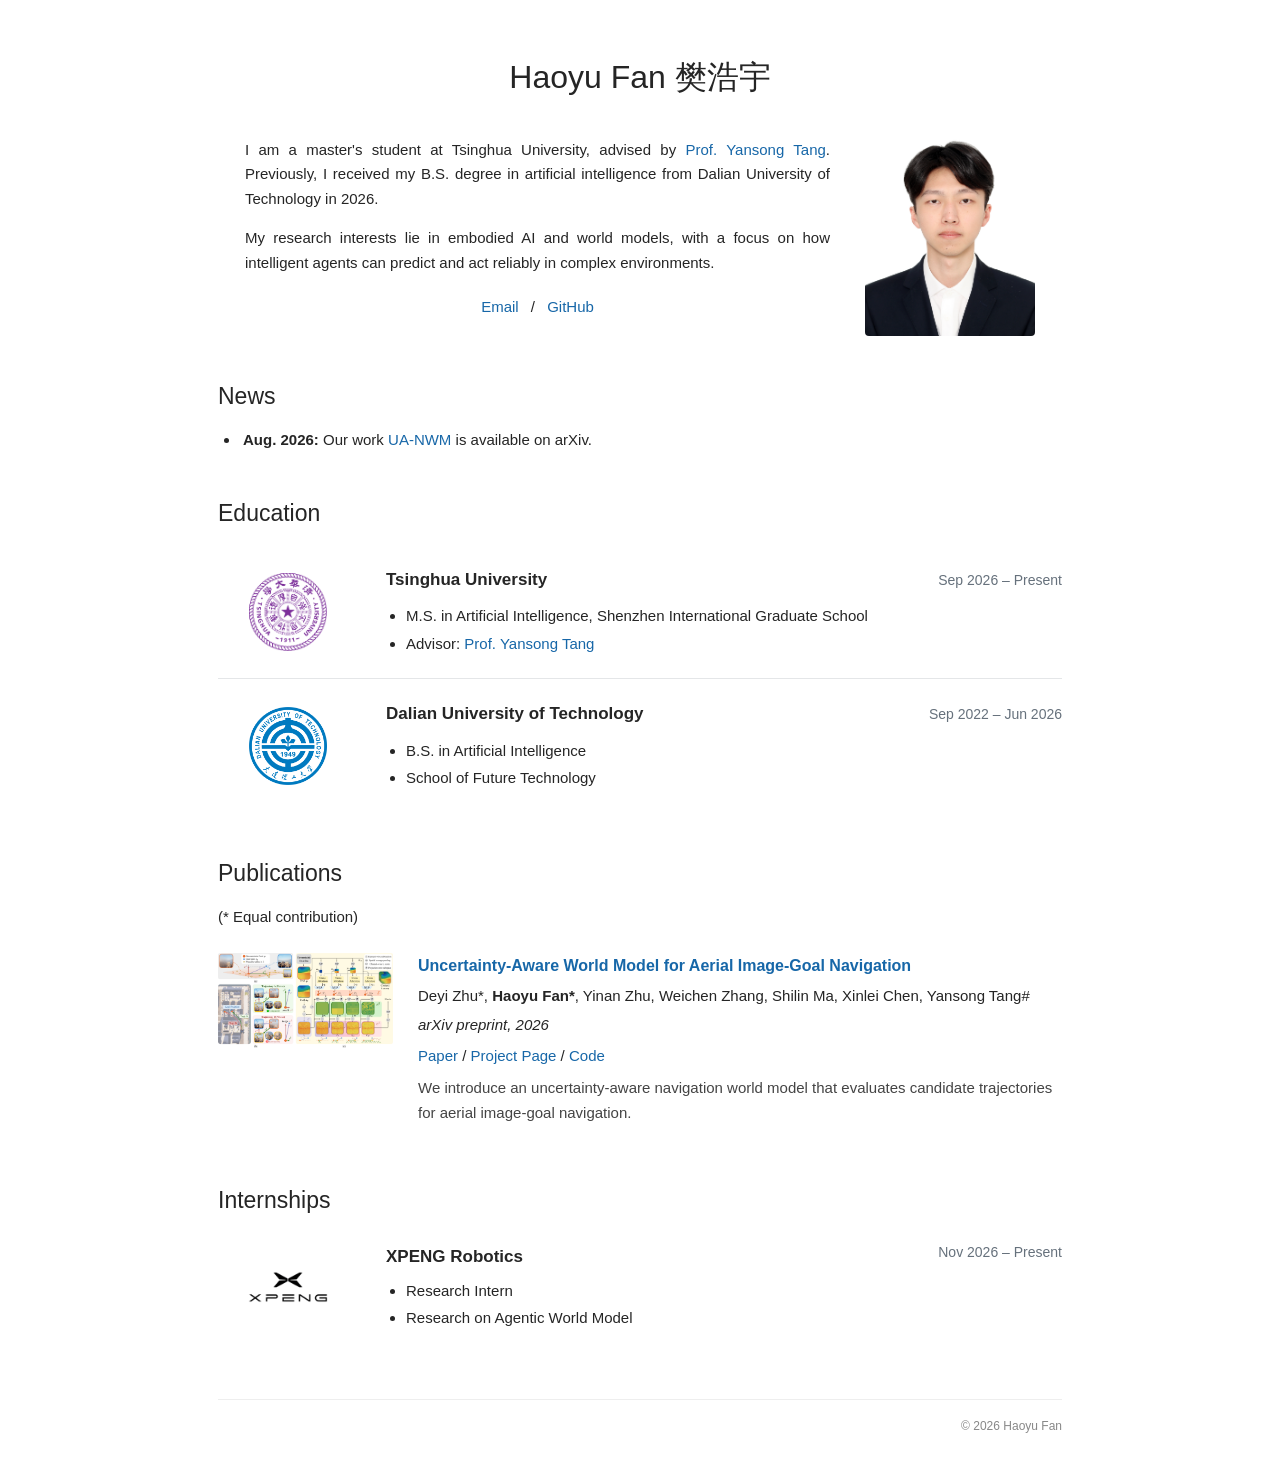
==== commit b2488b02: "Update internship organization" ====
--- a/index.html
+++ b/index.html
@@ -24,6 +24,6 @@
 <section><h2>Publications</h2><p>(* Equal contribution)</p>
 <article class="publication"><img src="ua-nwm-figure3.png" alt="Figure 3 from UA-NWM, illustrating uncertainty-aware trajectory scoring and hierarchical error projection"><div><a class="pub-title" href="https://arxiv.org/abs/2608.05597">Uncertainty-Aware World Model for Aerial Image-Goal Navigation</a><div class="authors">Deyi Zhu*, <strong>Haoyu Fan*</strong>, Yinan Zhu, Weichen Zhang, Shilin Ma, Xinlei Chen, Yansong Tang#</div><div class="venue">arXiv preprint, 2026</div><div class="pub-links"><a href="https://arxiv.org/abs/2608.05597">Paper</a> / <a href="https://duryi.github.io/UA-NWM-Project-Page/">Project Page</a> / <a href="https://github.com/DurYi/UA-NWM">Code</a></div><p class="description">We introduce an uncertainty-aware navigation world model that evaluates candidate trajectories for aerial image-goal navigation.</p></div></article>
 </section>
-<section><h2>Internships</h2><article class="entry"><img class="entry-logo company" src="xpeng.png" alt="XPENG logo"><div><div class="entry-top"><div class="entry-title">XPENG</div><div class="entry-date">Nov 2026 – Present</div></div><ul><li>Research Intern</li><li>Research on Agentic World Model</li></ul></div></article></section>
+<section><h2>Internships</h2><article class="entry"><img class="entry-logo company" src="xpeng.png" alt="XPENG logo"><div><div class="entry-top"><div class="entry-title">XPENG Robotics</div><div class="entry-date">Nov 2026 – Present</div></div><ul><li>Research Intern</li><li>Research on Agentic World Model</li></ul></div></article></section>
 <footer>© 2026 Haoyu Fan</footer>
 </main></body></html>
